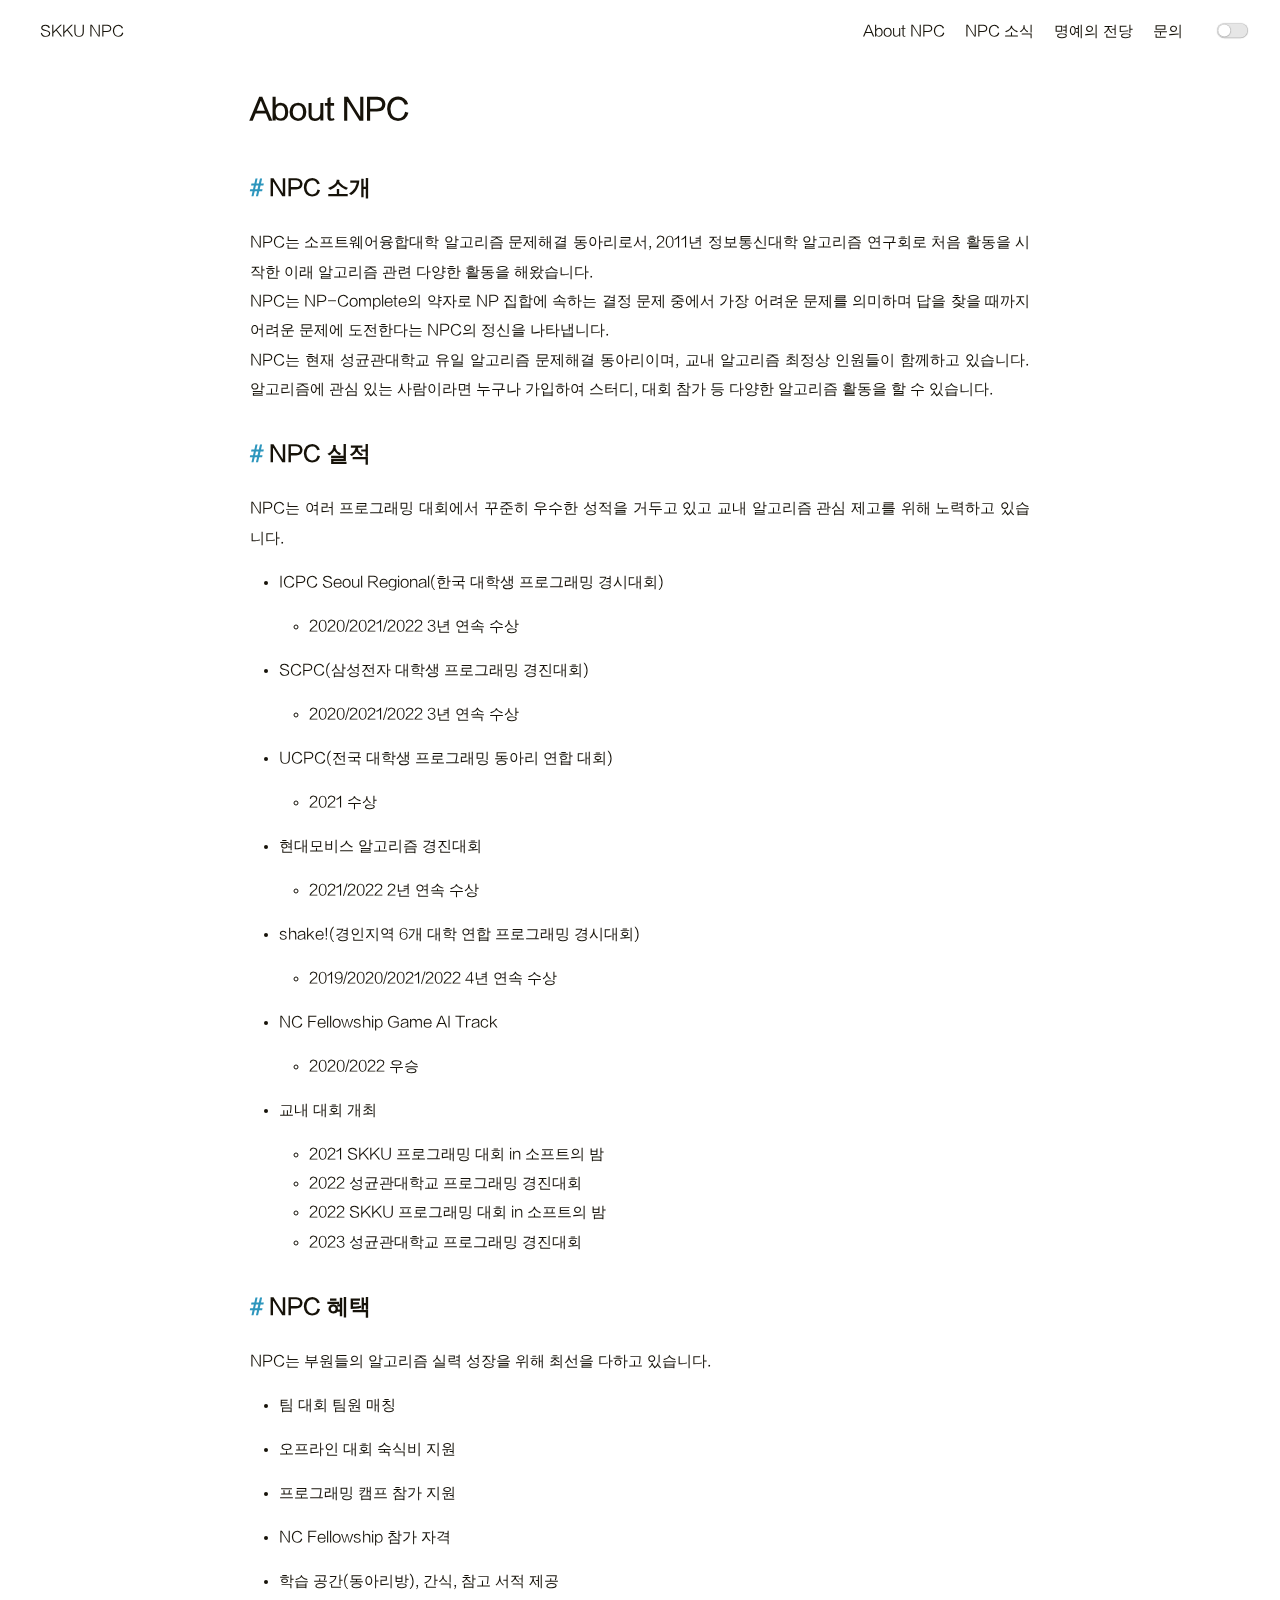
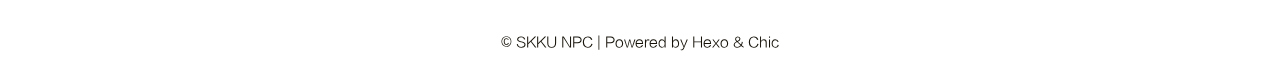
==== about/index.html @ b1d9264d "Site updated: 2023-03-19 03:08:39" ====
<!DOCTYPE html>
<html lang="ko">

<head>
    <meta charset="UTF-8">
<meta name="viewport"
      content="width=device-width, initial-scale=1.0, maximum-scale=1.0, minimum-scale=1.0">
<meta http-equiv="X-UA-Compatible" content="ie=edge">

    <meta name="author" content="SKKU NPC">





<title>About NPC | SKKU NPC</title>



    <link rel="icon" href="/npclogo.png">




    <!-- stylesheets list from _config.yml -->
    
    <link rel="stylesheet" href="/css/style.css">
    



    <!-- scripts list from _config.yml -->
    
    <script src="/js/script.js"></script>
    
    <script src="/js/tocbot.min.js"></script>
    



    
    
        
    


<meta name="generator" content="Hexo 6.3.0"></head>

<body>
    <script>
        // this function is used to check current theme before page loaded.
        (() => {
            const currentTheme = window.localStorage && window.localStorage.getItem('theme') || '';
            const isDark = currentTheme === 'dark';
            const pagebody = document.getElementsByTagName('body')[0]
            if (isDark) {
                pagebody.classList.add('dark-theme');
                // mobile
                document.getElementById("mobile-toggle-theme").innerText = "· Dark"
            } else {
                pagebody.classList.remove('dark-theme');
                // mobile
                document.getElementById("mobile-toggle-theme").innerText = "· Light"
            }
        })();
    </script>

    <div class="wrapper">
        <header>
    <nav class="navbar">
        <div class="container">
            <div class="navbar-header header-logo"><a href="/">SKKU NPC</a></div>
            <div class="menu navbar-right">
                
                    <a class="menu-item" href="/about">About NPC</a>
                
                    <a class="menu-item" href="/archives">NPC 소식</a>
                
                    <a class="menu-item" href="/hall-of-fame">명예의 전당</a>
                
                    <a class="menu-item" href="/inquiry">문의</a>
                
                <input id="switch_default" type="checkbox" class="switch_default">
                <label for="switch_default" class="toggleBtn"></label>
            </div>
        </div>
    </nav>

    
    <nav class="navbar-mobile" id="nav-mobile">
        <div class="container">
            <div class="navbar-header">
                <div>
                    <a href="/">SKKU NPC</a><a id="mobile-toggle-theme">·&nbsp;Light</a>
                </div>
                <div class="menu-toggle" onclick="mobileBtn()">&#9776; Menu</div>
            </div>
            <div class="menu" id="mobile-menu">
                
                    <a class="menu-item" href="/about">About NPC</a>
                
                    <a class="menu-item" href="/archives">NPC 소식</a>
                
                    <a class="menu-item" href="/hall-of-fame">명예의 전당</a>
                
                    <a class="menu-item" href="/inquiry">문의</a>
                
            </div>
        </div>
    </nav>

</header>
<script>
    var mobileBtn = function f() {
        var toggleMenu = document.getElementsByClassName("menu-toggle")[0];
        var mobileMenu = document.getElementById("mobile-menu");
        if(toggleMenu.classList.contains("active")){
           toggleMenu.classList.remove("active")
            mobileMenu.classList.remove("active")
        }else{
            toggleMenu.classList.add("active")
            mobileMenu.classList.add("active")
        }
    }
</script>
            <div class="main">
                <div class="container">
    <article class="post-wrap page">
        
        <h2 class="post-title">About NPC</h2>
        
        <section class="post-content">
            <h2 id="NPC-소개"><a href="#NPC-소개" class="headerlink" title="NPC 소개"></a>NPC 소개</h2><p>NPC는 소프트웨어융합대학 알고리즘 문제해결 동아리로서, 2011년 정보통신대학 알고리즘 연구회로 처음 활동을 시작한 이래 알고리즘 관련 다양한 활동을 해왔습니다.<br>NPC는 NP-Complete의 약자로 NP 집합에 속하는 결정 문제 중에서 가장 어려운 문제를 의미하며 답을 찾을 때까지 어려운 문제에 도전한다는 NPC의 정신을 나타냅니다.<br>NPC는 현재 성균관대학교 유일 알고리즘 문제해결 동아리이며, 교내 알고리즘 최정상 인원들이 함께하고 있습니다. 알고리즘에 관심 있는 사람이라면 누구나 가입하여 스터디, 대회 참가 등 다양한 알고리즘 활동을 할 수 있습니다.</p>
<h2 id="NPC-실적"><a href="#NPC-실적" class="headerlink" title="NPC 실적"></a>NPC 실적</h2><p>NPC는 여러 프로그래밍 대회에서 꾸준히 우수한 성적을 거두고 있고 교내 알고리즘 관심 제고를 위해 노력하고 있습니다.</p>
<ul>
<li><p>ICPC Seoul Regional(한국 대학생 프로그래밍 경시대회)</p>
<ul>
<li>2020&#x2F;2021&#x2F;2022 3년 연속 수상</li>
</ul>
</li>
<li><p>SCPC(삼성전자 대학생 프로그래밍 경진대회)</p>
<ul>
<li>2020&#x2F;2021&#x2F;2022 3년 연속 수상</li>
</ul>
</li>
<li><p>UCPC(전국 대학생 프로그래밍 동아리 연합 대회)</p>
<ul>
<li>2021 수상</li>
</ul>
</li>
<li><p>현대모비스 알고리즘 경진대회</p>
<ul>
<li>2021&#x2F;2022 2년 연속 수상</li>
</ul>
</li>
<li><p>shake!(경인지역 6개 대학 연합 프로그래밍 경시대회)</p>
<ul>
<li>2019&#x2F;2020&#x2F;2021&#x2F;2022 4년 연속 수상</li>
</ul>
</li>
<li><p>NC Fellowship Game AI Track</p>
<ul>
<li>2020&#x2F;2022 우승</li>
</ul>
</li>
<li><p>교내 대회 개최</p>
<ul>
<li>2021 SKKU 프로그래밍 대회 in 소프트의 밤</li>
<li>2022 성균관대학교 프로그래밍 경진대회</li>
<li>2022 SKKU 프로그래밍 대회 in 소프트의 밤</li>
<li>2023 성균관대학교 프로그래밍 경진대회</li>
</ul>
</li>
</ul>
<h2 id="NPC-혜택"><a href="#NPC-혜택" class="headerlink" title="NPC 혜택"></a>NPC 혜택</h2><p>NPC는 부원들의 알고리즘 실력 성장을 위해 최선을 다하고 있습니다.</p>
<ul>
<li><p>팀 대회 팀원 매칭</p>
</li>
<li><p>오프라인 대회 숙식비 지원</p>
</li>
<li><p>프로그래밍 캠프 참가 지원</p>
</li>
<li><p>NC Fellowship 참가 자격</p>
</li>
<li><p>학습 공간(동아리방), 간식, 참고 서적 제공</p>
</li>
</ul>

        </section>
    </article>
</div>

            </div>
            <footer id="footer" class="footer">
    <div class="copyright">
        <span>© SKKU NPC | Powered by <a href="https://hexo.io" target="_blank">Hexo</a> & <a href="https://github.com/Siricee/hexo-theme-Chic" target="_blank">Chic</a></span>
    </div>
</footer>

    </div>
</body>

</html>
---- css/style.css ----
/* normalize.css v8.0.0 | MIT License | github.com/necolas/normalize.css */
html {
  line-height: 1.15 /* 1 */;
  -webkit-text-size-adjust: 100% /* 2 */;
}
body {
  margin: 0;
}
h1 {
  font-size: 2em;
  margin: 0.67em 0;
}
hr {
  box-sizing: content-box /* 1 */;
  height: 0 /* 1 */;
  overflow: visible /* 2 */;
}
pre {
  font-family: monospace, monospace /* 1 */;
  font-size: 1em /* 2 */;
}
a {
  background-color: transparent;
}
abbr[title] {
  border-bottom: none /* 1 */;
  text-decoration: underline /* 2 */;
  text-decoration: underline dotted /* 2 */;
}
b,
strong {
  font-weight: bolder;
}
code,
kbd,
samp {
  font-family: monospace, monospace /* 1 */;
  font-size: 1em /* 2 */;
}
small {
  font-size: 80%;
}
sub,
sup {
  font-size: 75%;
  line-height: 0;
  position: relative;
  vertical-align: baseline;
}
sub {
  bottom: -0.25em;
}
sup {
  top: -0.5em;
}
img {
  border-style: none;
}
button,
input,
optgroup,
select,
textarea {
  font-family: inherit /* 1 */;
  font-size: 100% /* 1 */;
  line-height: 1.15 /* 1 */;
  margin: 0 /* 2 */;
}
button,
input {
  overflow: visible;
}
button,
select {
  text-transform: none;
}
button,
[type="button"],
[type="reset"],
[type="submit"] {
  -webkit-appearance: button;
}
button::-moz-focus-inner,
[type="button"]::-moz-focus-inner,
[type="reset"]::-moz-focus-inner,
[type="submit"]::-moz-focus-inner {
  border-style: none;
  padding: 0;
}
button:-moz-focusring,
[type="button"]-moz-focusring,
[type="reset"]-moz-focusring,
[type="submit"]-moz-focusring {
  outline: 1px dotted ButtonText;
}
fieldset {
  padding: 0.35em 0.75em 0.625em;
}
legend {
  box-sizing: border-box /* 1 */;
  color: inherit /* 2 */;
  display: table /* 1 */;
  max-width: 100% /* 1 */;
  padding: 0 /* 3 */;
  white-space: normal /* 1 */;
}
progress {
  vertical-align: baseline;
}
textarea {
  overflow: auto;
}
[type="checkbox"],
[type="radio"] {
  box-sizing: border-box /* 1 */;
  padding: 0 /* 2 */;
}
[type="number"]::-webkit-inner-spin-button,
[type="number"]::-webkit-outer-spin-button {
  height: auto;
}
[type="search"] {
  -webkit-appearance: textfield /* 1 */;
  outline-offset: -2px /* 2 */;
}
[type="search"]::-webkit-search-decoration {
  -webkit-appearance: none;
}
::-webkit-file-upload-button {
  -webkit-appearance: button /* 1 */;
  font: inherit /* 2 */;
}
details {
  display: block;
}
summary {
  display: list-item;
}
template {
  display: none;
}
[hidden] {
  display: none;
}
@font-face {
  font-family: 'lanting';
  src: url("../fonts/lanting/lanting.eot"); /* IE9 */
  src: url("../fonts/lanting/lanting.eot?#iefix") format('embedded-opentype'), /* IE6-IE8 */ url("../fonts/lanting/lanting.woff2") format('woff2'), url("../fonts/lanting/lanting.woff") format('woff'), url("../fonts/lanting/lanting.ttf") format('truetype'); /* chrome, firefox, opera, Safari, Android, iOS 4.2+ */
  font-weight: 300;
  font-display: swap;
}
html {
  font-family: 'Microsoft Jhenghei', Lantinghei SC, 'lanting', PingFang SC, Seguo UI, Microsoft Yahei, Arial;
}
html::-webkit-scrollbar {
  width: 8px;
  height: 8px;
}
html::-webkit-scrollbar-thumb {
  height: 40px;
  background-color: #eee;
  border-radius: 16px;
}
html::-webkit-scrollbar-thumb:hover {
  background-color: #ddd;
}
body {
  font-size: 11pt;
  font-weight: normal;
  line-height: 2em;
  overflow: overlay;
  background-color: #fff;
  color: #161209;
  transition: color 0.2s ease, border-color 0.2s ease, background 0.2s ease, opacity 0.2s ease;
}
body:before {
  content: "";
  background-repeat: no-repeat;
  background-position: center;
  opacity: 0.05;
  position: fixed;
  top: 0;
  left: 0;
  width: 100%;
  height: 100%;
  z-index: -1;
}
body.dark-theme {
  background-color: #292a2d;
  color: #a9a9b3;
  transition: color 0.2s ease, border-color 0.2s ease, background 0.2s ease, opacity 0.2s ease;
}
a {
  color: #161209;
  text-decoration: none;
  transition: color 0.2s ease, border-color 0.2s ease, background 0.2s ease, opacity 0.2s ease;
  cursor: pointer;
}
a:hover {
  color: #2d96bd;
  text-decoration: none;
  transition: color 0.2s ease, border-color 0.2s ease, background 0.2s ease, opacity 0.2s ease;
}
.dark-theme a {
  color: #a9a9b3;
  text-decoration: none;
  transition: color 0.2s ease, border-color 0.2s ease, background 0.2s ease, opacity 0.2s ease;
}
.dark-theme a:hover {
  color: #fff;
  text-decoration: none;
  transition: color 0.2s ease, border-color 0.2s ease, background 0.2s ease, opacity 0.2s ease;
}
.wrapper {
  display: flex;
  flex-direction: column;
  min-height: 100vh;
  width: 100%;
}
.navbar {
  height: 4rem;
  line-height: 4rem;
  width: 100%;
}
.navbar .container {
  width: auto;
  max-width: 1200px;
  text-align: center;
  padding-left: 1em;
  padding-right: 1em;
  margin: 0 auto;
  display: flex;
  justify-content: space-between;
}
.main {
  flex-grow: 1;
  flex-shrink: 0;
  flex-basis: auto;
  display: flex;
  flex-direction: column;
}
.main .container {
  padding-left: 1em;
  padding-right: 1em;
  height: 100%;
  display: flex;
  flex-direction: column;
  flex: 1;
}
.footer {
  height: 4rem;
  width: 100%;
  text-align: center;
  line-height: 4rem;
}
@charset "utf-8";

/*input css begin*/
*{
    -webkit-tap-highlight-color: rgba(0,0,0,0);
}
/* input[type="checkbox"],input[type="radio"]{
    display: none;
    width: 0;
    height: 0;
    visibility: hidden;
} */
input[type="checkbox"]:checked + label:after{
    transition: all 0.3s ease-in;
}
input[type="checkbox"]:not(:checked) + label:after {
    transition: all 0.3s ease-out;
}
input[type="checkbox"]:checked + label,
input[type="checkbox"]:not(:checked) + label{
    transition: all 0.3s ease-in-out;
}
input[type="checkbox"]:checked + label:before,input[type="checkbox"]:checked + label i:before,input[type="checkbox"]:not(:checked) + label i:before,
input[type="checkbox"]:checked + label i:after,input[type="checkbox"]:not(:checked) + label i:after,input[type="checkbox"]:not(:checked) + label:before{
    transition: all 0.3s ease-in-out;
}
input[type="radio"]:checked + label:after,
input[type="radio"]:not(:checked) + label:after {
    transition: all 0.3s ease-in-out;
}
.switch_default[type="checkbox"]{
    display: none;
}
.switch_default + label{
     background-color: #e6e6e6;
     border-radius:7px;
     cursor: pointer;
     display: inline-block;
     height: 14px;
     position: relative;
     box-shadow: 0.2px 0.2px 1px 0.5px rgb(180,180,180);
     width: 30px;
 }
.switch_default + label:after{
    background-color: #fff;
    border-radius: 50%;
    content: "";
    height: 12px;
    left: 1px;
    position: absolute;
    top: .5px;
    width: 12px;
    box-shadow: 0.2px 0.2px 1px 0.5px rgb(180,180,180);
}
.switch_default:checked + label{
    background-color: #1ABC9C;
    box-shadow:none;
}
.switch_default:checked + label:after{
    left: 17px;
}

/*.switch_default + label{*/
/*    background-color: #e6e6e6;*/
/*    border-radius:12px;*/
/*    cursor: pointer;*/
/*    display: inline-block;*/
/*    height: 24px;*/
/*    position: relative;*/
/*    box-shadow: 0.2px 0.2px 1px 0.5px rgb(180,180,180);*/
/*    width: 52px;*/
/*}*/
/*.switch_default + label:after{*/
/*    background-color: #fff;*/
/*    border-radius: 50%;*/
/*    content: "";*/
/*    height: 22px;*/
/*    left: 1px;*/
/*    position: absolute;*/
/*    top: 1px;*/
/*    width: 22px;*/
/*    box-shadow: 0.2px 0.2px 1px 0.5px rgb(180,180,180);*/
/*}*/
/*.switch_default:checked + label{*/
/*    background-color: #1ABC9C;*/
/*    box-shadow:none;*/
/*}*/
/*.switch_default:checked + label:after{*/
/*    left: 29px;*/
/*}*/
@font-face {font-family: "iconfont";
  src: url('iconfont.eot?t=1585328536727'); /* IE9 */
  src: url('iconfont.eot?t=1585328536727#iefix') format('embedded-opentype'), /* IE6-IE8 */
  url('[data-uri]') format('woff2'),
  url('iconfont.woff?t=1585328536727') format('woff'),
  url('iconfont.ttf?t=1585328536727') format('truetype'), /* chrome, firefox, opera, Safari, Android, iOS 4.2+ */
  url('iconfont.svg?t=1585328536727#iconfont') format('svg'); /* iOS 4.1- */
}

.iconfont {
  font-family: "iconfont" !important;
  font-size: 16px;
  font-style: normal;
  -webkit-font-smoothing: antialiased;
  -moz-osx-font-smoothing: grayscale;
}

.icon-publish:before {
  content: "\e7b3";
}

.icon-resume:before {
  content: "\e7b5";
}

.icon-trophy:before {
  content: "\e7c4";
}

.icon-category:before {
  content: "\e7d1";
}

.icon-gallery:before {
  content: "\e7d7";
}

.icon-blog:before {
  content: "\e7d8";
}

.icon-rss:before {
  content: "\e7e0";
}

.icon-link:before {
  content: "\e7e2";
}

.icon-tags:before {
  content: "\e7e5";
}

.icon-alipay:before {
  content: "\e87c";
}

.icon-zhihu:before {
  content: "\e87d";
}

.icon-linkedin:before {
  content: "\e87e";
}

.icon-facebook:before {
  content: "\e87f";
}

.icon-skype:before {
  content: "\e880";
}

.icon-codesandbox:before {
  content: "\e881";
}

.icon-codepen:before {
  content: "\e882";
}

.icon-sketch:before {
  content: "\e883";
}

.icon-gitlab:before {
  content: "\e884";
}

.icon-dribbble:before {
  content: "\e885";
}

.icon-instagram:before {
  content: "\e886";
}

.icon-reddit:before {
  content: "\e887";
}

.icon-youtube:before {
  content: "\e888";
}

.icon-qq:before {
  content: "\e889";
}

.icon-twitter:before {
  content: "\e88a";
}

.icon-weibo:before {
  content: "\e88b";
}

.icon-wechat:before {
  content: "\e88c";
}

.icon-github:before {
  content: "\e88d";
}


.header-logo a {
  padding: 0;
}
.navbar .menu a {
  padding: 0 8px;
}
.navbar .menu .active {
  font-weight: 900;
  color: #161209;
}
.dark-theme .navbar .menu .active {
  color: #fff;
}
.navbar-header a:hover,
.navbar .menu a:hover {
  background-color: transparent;
}
header label {
  margin-left: 15px;
  position: relative;
  -webkit-transform: translateY(0.1em) translateX(0.5em);
}
.copyright {
  font-size: 14px;
}
.pagination {
  display: flex;
  flex-direction: row;
  justify-content: center;
  list-style: none;
  white-space: nowrap;
  width: 100%;
  padding-top: 2em;
}
.pagination a,
.pagination span {
  -webkit-font-smoothing: antialiased;
  font-size: 12px;
  color: #bfbfbf;
  letter-spacing: 0.1em;
  font-weight: 700;
  padding: 5px 5px;
  text-decoration: none;
  transition: 0.3s;
}
.pagination .page-number {
  padding-bottom: 3px;
  margin: 0 20px;
  box-sizing: border-box;
  position: relative;
  display: inline;
}
.pagination .page-number.disabled {
  display: none;
}
.pagination .page-number:hover a {
  color: #000;
}
.dark-theme .pagination .page-number:hover a {
  color: #fff;
}
.pagination .page-number:before,
.pagination .page-number:after {
  position: absolute;
  content: "";
  width: 0;
  height: 1px;
  background: #000;
  transition: 0.3s;
  bottom: 0px;
}
.dark-theme .pagination .page-number:before,
.dark-theme .pagination .page-number:after {
  background: #fff;
}
.pagination .page-number:before .current,
.pagination .page-number:after .current {
  width: 100%;
}
.pagination .page-number:before {
  left: 50%;
}
.pagination .page-number:after {
  right: 50%;
}
.pagination .page-number:hover:before,
.pagination .page-number:hover:after {
  width: 50%;
}
.pagination .page-number.current {
  color: #000;
}
.dark-theme .pagination .page-number.current {
  color: #fff;
}
.pagination .page-number.current:before,
.pagination .page-number.current:after {
  width: 60%;
}
.profile-container {
  justify-content: center;
  align-items: center;
}
.intro {
  text-align: center;
}
.intro .avatar {
  padding: 10px;
}
.intro .avatar img {
  width: 512px;
  height: auto;
  display: inline-block;
  margin: 0 auto;
  -webkit-transition: all ease 0.4s;
  -moz-transition: all ease 0.4s;
  -o-transition: all ease 0.4s;
  transition: all ease 0.4s;
  cursor: pointer;
}
.intro .avatar img:hover {
  position: relative;
  -webkit-transform: translateY(-0.75em);
  -moz-transform: translateY(-0.75em);
  -ms-transform: translateY(-0.75em);
  -o-transform: translateY(-0.75em);
  transform: translateY(-0.75em);
  cursor: pointer;
}
.nickname {
  font-size: 2em;
  font-weight: normal;
}
.links a {
  padding: 0 5px;
}
.links a:hover {
  background-color: transparent;
}
.links .iconfont {
  font-size: 2em;
}
.post-wrap {
  position: relative;
  width: 100%;
  max-width: 780px;
  margin: 0 auto;
  padding-top: 2rem;
}
.post-wrap .archive-item {
  margin-left: 2rem;
}
.archive-item-link {
  display: inline-block;
  text-decoration: none;
  overflow: hidden;
  white-space: nowrap;
}
.archive-item-link:hover {
  color: #2d96bd;
  background-color: transparent;
}
.dark-theme .archive-item-link {
  color: #a9a9b3;
  text-decoration: none;
  transition: color 0.2s ease, border-color 0.2s ease, background 0.2s ease, opacity 0.2s ease;
}
.dark-theme .archive-item-link:hover {
  color: #fff;
  text-decoration: none;
  transition: color 0.2s ease, border-color 0.2s ease, background 0.2s ease, opacity 0.2s ease;
}
.archive-item-date {
  float: right;
  text-align: right;
  color: #a9a9b3;
}
.dark-theme .archive-item-date {
  color: #87878d;
}
.post-wrap .categories-card {
  margin: 0 auto;
  margin-top: 1em;
  display: flex;
  align-items: center;
  justify-content: space-between;
  flex-direction: row;
  flex-wrap: wrap;
  padding: 0 2.5em;
  line-height: 1.6em;
}
.post-wrap .categories-card .card-item {
  font-size: 14px;
  text-align: left;
  width: 45%;
  display: flex;
  align-items: flex-start;
  margin-top: 2em;
  min-height: 16em;
  padding: 0 2%;
  position: relative;
}
.post-wrap .categories-card .card-item .categories {
  overflow: hidden;
}
.tag-cloud-tags {
  margin: 10px 0;
  padding-top: 2em;
}
.tag-cloud-tags a {
  display: inline-block;
  position: relative;
  margin: 5px 10px;
  word-wrap: break-word;
  transition-duration: 0.3s;
  transition-property: transform;
  transition-timing-function: ease-out;
}
.tag-cloud-tags a:active,
.tag-cloud-tags a:focus,
.tag-cloud-tags a:hover {
  color: #2d96bd;
  transform: scale(1.1);
}
.dark-theme .tag-cloud-tags a:active,
.dark-theme .tag-cloud-tags a:focus,
.dark-theme .tag-cloud-tags a:hover {
  color: #fff;
}
.tag-cloud-tags a small {
  margin: 0 0.3em;
  color: #a9a9b3;
}
.dark-theme .tag-cloud-tags a small {
  color: #fff;
}
.page {
  padding-top: 0;
}
.page .post-content {
  margin: 0;
  padding-top: 0;
}
.post-wrap p {
  font-size: 1em;
  margin: 1em 0 1em 0;
}
.post-wrap .post-header h1 {
  margin: 0 !important;
}
.post-wrap .post-title {
  font-size: 2em;
  line-height: 1.5em;
}
.post-wrap .post-meta {
  color: rgba(85,85,85,0.529) !important;
}
.dark-theme .post-wrap .post-meta {
  color: #87878d !important;
}
.post-wrap .post-meta a {
  color: #2d96bd;
}
.dark-theme .post-wrap .post-meta a {
  color: #eee;
}
.post-wrap .post-meta a:hover {
  color: #ef3982;
}
.dark-theme .post-wrap .post-meta a:hover {
  color: #fff;
}
.post-content {
  padding-top: 2rem;
  text-align: justify;
}
.post-content h2,
.post-content h3,
.post-content h4,
.post-content h5,
.post-content h6 {
  padding-top: 0.8em;
  padding-bottom: 0.3em;
}
.post-content h1::before {
  content: "#";
  margin-right: 5px;
  color: #2d96bd;
}
.dark-theme .post-content h1::before {
  color: #eee;
}
.post-content h2::before {
  content: "#";
  margin-right: 5px;
  color: #2d96bd;
}
.dark-theme .post-content h2::before {
  color: #eee;
}
.post-content h3::before {
  content: "|";
  margin-right: 5px;
  color: #2d96bd;
}
.dark-theme .post-content h3::before {
  color: #eee;
}
.post-content h4::before {
  content: "*";
  margin-right: 5px;
  color: #2d96bd;
}
.dark-theme .post-content h4::before {
  color: #eee;
}
.post-content a {
  color: #2d96bd;
}
.dark-theme .post-content a {
  color: #eee;
}
.post-content a:hover {
  color: #ef3982;
}
.dark-theme .post-content a:hover:hover {
  color: #fff;
  text-decoration: underline;
}
.post-content code,
.post-content pre {
  padding: 7px;
  font-size: 13px;
  font-family: Consolas, Monaco, Menlo, Consolas, monospace;
}
.post-content code {
  padding: 3px 5px;
  border-radius: 4px;
}
.post-content figure.highlight {
  margin: 1em 0;
  overflow-x: auto;
  position: relative;
}
.post-content figure.highlight::-webkit-scrollbar {
  width: 6px;
  height: 6px;
}
.post-content figure.highlight::-webkit-scrollbar-thumb {
  width: 6px;
  background-color: #eee;
  border-radius: 2px;
}
.post-content figure.highlight table {
  position: relative;
}
.post-content figure.highlight table,
.post-content figure.highlight tr,
.post-content figure.highlight td {
  margin: 0;
  padding: 0;
  border: 0;
  width: 100%;
  border-collapse: collapse;
}
.post-content figure.highlight .code pre {
  margin: 0 10px;
}
.post-content figure.highlight .gutter {
  width: 10px;
  color: #d0d0d0;
}
.post-content figure.highlight .gutter pre {
  margin: 0;
}
.post-content ul {
  padding-left: 2em;
}
.post-content table {
  max-width: 100%;
  margin: 10px 0;
  border-spacing: 0;
}
.post-content table thead {
  background: #bce1ef;
}
.dark-theme .post-content table thead {
  background: #626262;
}
.post-content table th,
.post-content table td {
  padding: 5px 15px;
  border: 0.5px solid #e8e8e8;
}
.post-content .image-caption:not(:empty) {
  min-width: 20%;
  max-width: 80%;
  display: inline-block;
  padding: 10px;
  margin: 0 auto;
  border-bottom: 1px solid #d9d9d9;
  font-size: 14px;
  color: #969696;
  line-height: 1.7;
}
.post-content img {
  display: block;
  max-width: 100%;
  height: auto;
  margin: 0 auto;
  overflow: hidden;
}
.post-content img[data-action="zoom"] {
  cursor: zoom-in;
}
.post-content .image-box .image-box-title {
  text-align: center;
  font-size: 0.7em;
  margin-top: 0.5em;
  margin-bottom: 1em;
  color: #a9a9b3;
}
.dark-theme .post-content .image-box .image-box-title {
  color: #87878d;
}
.post-content blockquote {
  font-size: 1rem;
  display: block;
  margin: 1em 0;
  padding: 1em 1.2em 1em 1.2em;
  position: relative;
  color: rgba(52,73,94,0.8);
  background-color: #e9f5fa;
  border-left: 2px solid #2d96bd;
}
.post-content blockquote p {
  margin: 0;
}
.post-content blockquote footer strong {
  margin-right: 0.5em;
}
.dark-theme .post-content blockquote {
  color: #a9a9b3;
  background-color: #3e3e3e;
  border-left: 2px solid #dcdcdc;
}
.post-content blockquote.pullquote {
  background-color: transparent;
  max-width: 45%;
  border: 0;
}
.post-content blockquote.pullquote.left {
  float: left;
  text-align: left;
}
.post-content blockquote.pullquote.right {
  float: right;
  text-align: right;
}
.post-copyright {
  margin-top: 5rem;
  border-top: 1px solid #e8e8e8;
  border-bottom: 1px solid #e8e8e8;
}
.post-copyright a {
  color: #2d96bd;
}
.dark-theme .post-copyright a {
  color: #eee;
}
.post-copyright a:hover {
  color: #ef3982;
}
.dark-theme .post-copyright a:hover {
  color: #fff;
}
.post-copyright .copyright-item {
  margin: 5px 0;
}
.post-copyright .lincese {
  font-weight: bold;
}
.dark-theme .post-copyright {
  border-top: 1px solid #909196;
  border-bottom: 1px solid #909196;
}
.post-content code,
.post-content pre {
  line-height: 1.7em;
  padding: 7px;
  font-size: 13px;
  font-family: Consolas, Monaco, Menlo, Consolas, monospace;
}
.post-content code {
  line-height: 1.7em;
  padding: 3px 5px;
  border-radius: 4px;
  color: #c7254e;
  background: #f8f5ec;
}
.dark-theme .post-content code {
  color: #fffe28;
  background: #787575;
}
.post-content h1 code,
.post-content h2 code,
.post-content h3 code,
.post-content h4 code,
.post-content h5 code {
  font-size: inherit;
}
.post-content figure.highlight {
  margin: 1em 0;
  overflow-x: auto;
  position: relative;
}
.post-content figure.highlight::-webkit-scrollbar {
  width: 6px;
  height: 6px;
}
.post-content figure.highlight::-webkit-scrollbar-thumb {
  width: 6px;
  background-color: #eee;
  border-radius: 2px;
}
.post-content figure.highlight figcaption {
  padding: 0 0.5em;
  text-align: right;
  font-size: 13px;
}
.post-content figure.highlight figcaption span {
  margin: 0 0.5em;
}
.post-content figure.highlight table {
  position: relative;
}
.post-content figure.highlight table,
.post-content figure.highlight tr,
.post-content figure.highlight td {
  margin: 0;
  padding: 0;
  border: 0;
  width: 100%;
  border-collapse: collapse;
}
.post-content figure.highlight .code pre {
  margin: 0 10px;
}
.post-content figure.highlight .gutter {
  width: 10px;
  color: #d0d0d0;
}
.post-content figure.highlight .gutter pre {
  margin: 0;
}
.post-tags {
  padding: 1rem 0 1rem;
  display: flex;
  justify-content: space-between;
}
.post-nav:before,
.post-nav:after {
  content: " ";
  display: table;
}
.post-nav a.prev,
.post-nav a.next {
  font-weight: 600;
  font-size: 16px;
  transition-property: transform;
  transition-timing-function: ease-out;
  transition-duration: 0.3s;
}
.post-nav a.prev {
  float: left;
}
.post-nav a.prev::before {
  content: "<";
  margin-right: 0.5em;
}
.post-nav a.prev:hover {
  transform: translateX(-4px);
}
.post-nav a.next {
  float: right;
}
.post-nav a.next::after {
  content: ">";
  margin-left: 0.5em;
}
.post-nav a.next:hover {
  transform: translateX(4px);
}
.post-nav a.prev::before,
.post-nav a.next::after {
  font-weight: bold;
}
.tag:not(:last-child) a::after {
  content: " / ";
}
.post-toc {
  position: fixed;
  top: 95px;
  right: 2em;
  width: 15rem;
  font-size: 0.75rem;
}
.post-toc .tocbot-list {
  max-height: 450px;
  max-width: 250px;
  overflow: auto;
  position: relative;
  padding-right: 0.875rem;
}
.post-toc .tocbot-list::-webkit-scrollbar {
  width: 6px;
  height: 6px;
}
.post-toc .tocbot-list::-webkit-scrollbar-thumb {
  width: 6px;
  background-color: #eee;
  border-radius: 2px;
}
.post-toc .tocbot-list ul {
  list-style: none;
  position: inherit;
  overflow: hidden;
}
.post-toc .tocbot-list ul li {
  margin-left: 0.25rem;
}
.post-toc .toc-link::before {
  background-color: #fff;
}
.post-toc .is-active-link::before {
  background-color: #2d96bd;
}
.post-toc .tocbot-list-menu {
  margin: 1rem 0.75rem;
  font-size: 0.75rem;
}
.post-toc .tocbot-list-menu a {
  display: block;
  margin: 0.375rem 0;
  color: #999;
  cursor: pointer;
}
.post-toc .tocbot-list-menu a:hover {
  color: #808080;
}
.toc{overflow-y:auto}.toc>.toc-list{overflow:hidden;position:relative}.toc>.toc-list li{list-style:none}.toc-list{margin:0;padding-left:10px}a.toc-link{color:currentColor;height:100%}.is-collapsible{max-height:1000px;overflow:hidden;transition:all 300ms ease-in-out}.is-collapsed{max-height:0}.is-position-fixed{position:fixed !important;top:0}.is-active-link{font-weight:700}.toc-link::before{background-color:#EEE;content:' ';display:inline-block;height:inherit;left:0;margin-top:-1px;position:absolute;width:2px}.is-active-link::before{background-color:#54BC4B}

@media screen and (max-width: 479px) {
  .main {
    padding-top: 40pt;
  }
  .navbar {
    display: none;
  }
  .navbar-mobile {
    display: block !important;
    position: fixed;
    width: 100%;
    z-index: 100;
    transition: all 0.6s ease 0s;
  }
  .navbar-mobile .container {
    padding: 0;
    margin: 0;
    line-height: 5.5em;
    background: #fff;
  }
  .navbar-mobile .container .navbar-header {
    display: flex;
    justify-content: space-between;
    align-items: center;
    width: 100%;
    padding-right: 1em;
    padding-left: 1em;
    box-sizing: border-box;
    position: relative;
  }
  .navbar-mobile .container .navbar-header .menu-toggle {
    cursor: pointer;
    line-height: 5.5em;
    padding: auto 2em;
  }
  .navbar-mobile .container .navbar-header .menu-toggle span {
    display: block;
    background: #000;
    width: 36px;
    height: 2px;
    -webkit-border-radius: 3px;
    -moz-border-radius: 3px;
    border-radius: 3px;
    -webkit-transition: 0.25s margin 0.25s, 0.25s transform;
    -moz-transition: 0.25s margin 0.25s, 0.25s transform;
    transition: 0.25s margin 0.25s, 0.25s transform;
  }
  .dark-theme .navbar-mobile .container .navbar-header .menu-toggle span {
    background: #a9a9b3;
  }
  .navbar-mobile .container .navbar-header .menu-toggle span:nth-child(1) {
    margin-bottom: 8px;
  }
  .navbar-mobile .container .navbar-header .menu-toggle span:nth-child(3) {
    margin-top: 8px;
  }
  .navbar-mobile .container .navbar-header .menu-toggle.active span {
    -webkit-transition: 0.25s margin, 0.25s transform 0.25s;
    -moz-transition: 0.25s margin, 0.25s transform 0.25s;
    transition: 0.25s margin, 0.25s transform 0.25s;
  }
  .navbar-mobile .container .navbar-header .menu-toggle.active span:nth-child(1) {
    -moz-transform: rotate(45deg) translate(4px, 6px);
    -ms-transform: rotate(45deg) translate(4px, 6px);
    -webkit-transform: rotate(45deg) translate(4px, 6px);
    transform: rotate(45deg) translate(4px, 6px);
  }
  .navbar-mobile .container .navbar-header .menu-toggle.active span:nth-child(2) {
    opacity: 0;
  }
  .navbar-mobile .container .navbar-header .menu-toggle.active span:nth-child(3) {
    -moz-transform: rotate(-45deg) translate(8px, -10px);
    -ms-transform: rotate(-45deg) translate(8px, -10px);
    -webkit-transform: rotate(-45deg) translate(8px, -10px);
    transform: rotate(-45deg) translate(8px, -10px);
  }
  .navbar-mobile .container .menu {
    text-align: center;
    background: #fff;
    border-top: 1px solid #000;
    padding-top: 1em;
    padding-bottom: 1em;
    display: none;
    box-shadow: 0px 2px 4px rgba(0,0,0,0.1), 0px 4px 8px rgba(0,0,0,0.1);
  }
  .navbar-mobile .container .menu a {
    display: inline-block;
    margin: 0 1em;
    line-height: 2.5em;
  }
  .navbar-mobile .container .menu.active {
    display: block;
    white-space: nowrap;
    box-sizing: border-box;
    overflow-x: auto;
  }
  .dark-theme .navbar-mobile .container .menu {
    background: #292a2d;
    border-top: 2px solid #87878d;
  }
  .dark-theme .navbar-mobile .container {
    background: #292a2d !important;
  }
  .archive {
    width: 90%;
  }
  .archive .archive-item .archive-item-date {
    display: none;
  }
  #dynamic-to-top {
    display: none !important;
  }
  .footer {
    height: 3rem;
    width: 100%;
    text-align: center;
    line-height: 1.5rem;
    padding-top: 2em;
  }
  .post-warp {
    padding-top: 6em;
  }
  .post-warp .archive-item-date {
    display: none;
  }
  .categories .categories-card .card-item {
    width: 100%;
    display: flex;
    min-height: 0;
  }
  .categories .categories-card .card-item .categories {
    overflow: hidden;
  }
}
@media screen and (max-width: 1023px) {
  .navbar-mobile {
    display: none;
  }
}
@media screen and (min-width: 1024px) {
  .navbar-mobile {
    display: none;
  }
}
@media screen and (max-width: 1279px) {
  .post-toc {
    display: none;
  }
}
.post-content figure.highlight {
  margin: 2em 0;
  background: #f7f7f7;
  color: #4d4d4c;
  font-size: 12px;
  overflow: scroll;
  overflow-y: hidden;
  overflow-x: auto;
}
.post-content figure.highlight .gutter {
  color: $hight-gutter;
}
.post-content figure.highlight pre {
  background: #f7f7f7;
  margin: 0;
}
.post-content code {
  padding: 2px 4px;
  background: #f7f7f7;
  font-family: Menlo, Monaco, Consolas, Courier New, monospace;
  font-size: 12px;
}
.post-content pre {
  padding: 10px;
  overflow: auto;
  background: #f7f7f7;
  font-family: Menlo, Monaco, Consolas, Courier New, monospace;
}
.post-content pre code {
  padding: 0;
}
.post-content pre .deletion {
  background: #fdd;
}
.post-content pre .addition {
  background: #dfd;
}
.post-content pre .meta {
  color: #8959a8;
}
.post-content pre .comment {
  color: #8e908c;
}
.post-content pre .variable,
.post-content pre .attribute,
.post-content pre .tag,
.post-content pre .regexp,
.post-content pre .ruby .constant,
.post-content pre .xml .tag .title,
.post-content pre .xml .pi,
.post-content pre .xml .doctype,
.post-content pre .html .doctype,
.post-content pre .css .id,
.post-content pre .css .class,
.post-content pre .css .pseudo {
  color: #c82829;
}
.post-content pre .number,
.post-content pre .preprocessor,
.post-content pre .built_in,
.post-content pre .literal,
.post-content pre .params,
.post-content pre .constant,
.post-content pre .command {
  color: #f5871f;
}
.post-content pre .ruby .class .title,
.post-content pre .css .rules .attribute,
.post-content pre .string,
.post-content pre .value,
.post-content pre .inheritance,
.post-content pre .header,
.post-content pre .ruby .symbol,
.post-content pre .xml .cdata,
.post-content pre .special,
.post-content pre .number,
.post-content pre .formula {
  color: #718c00;
}
.post-content pre .title,
.post-content pre .css .hexcolor {
  color: #3e999f;
}
.post-content pre .function,
.post-content pre .python .decorator,
.post-content pre .python .title,
.post-content pre .ruby .function .title,
.post-content pre .ruby .title .keyword,
.post-content pre .perl .sub,
.post-content pre .javascript .title,
.post-content pre .coffeescript .title {
  color: #4271ae;
}
.post-content pre .keyword,
.post-content pre .javascript .function {
  color: #8959a8;
}
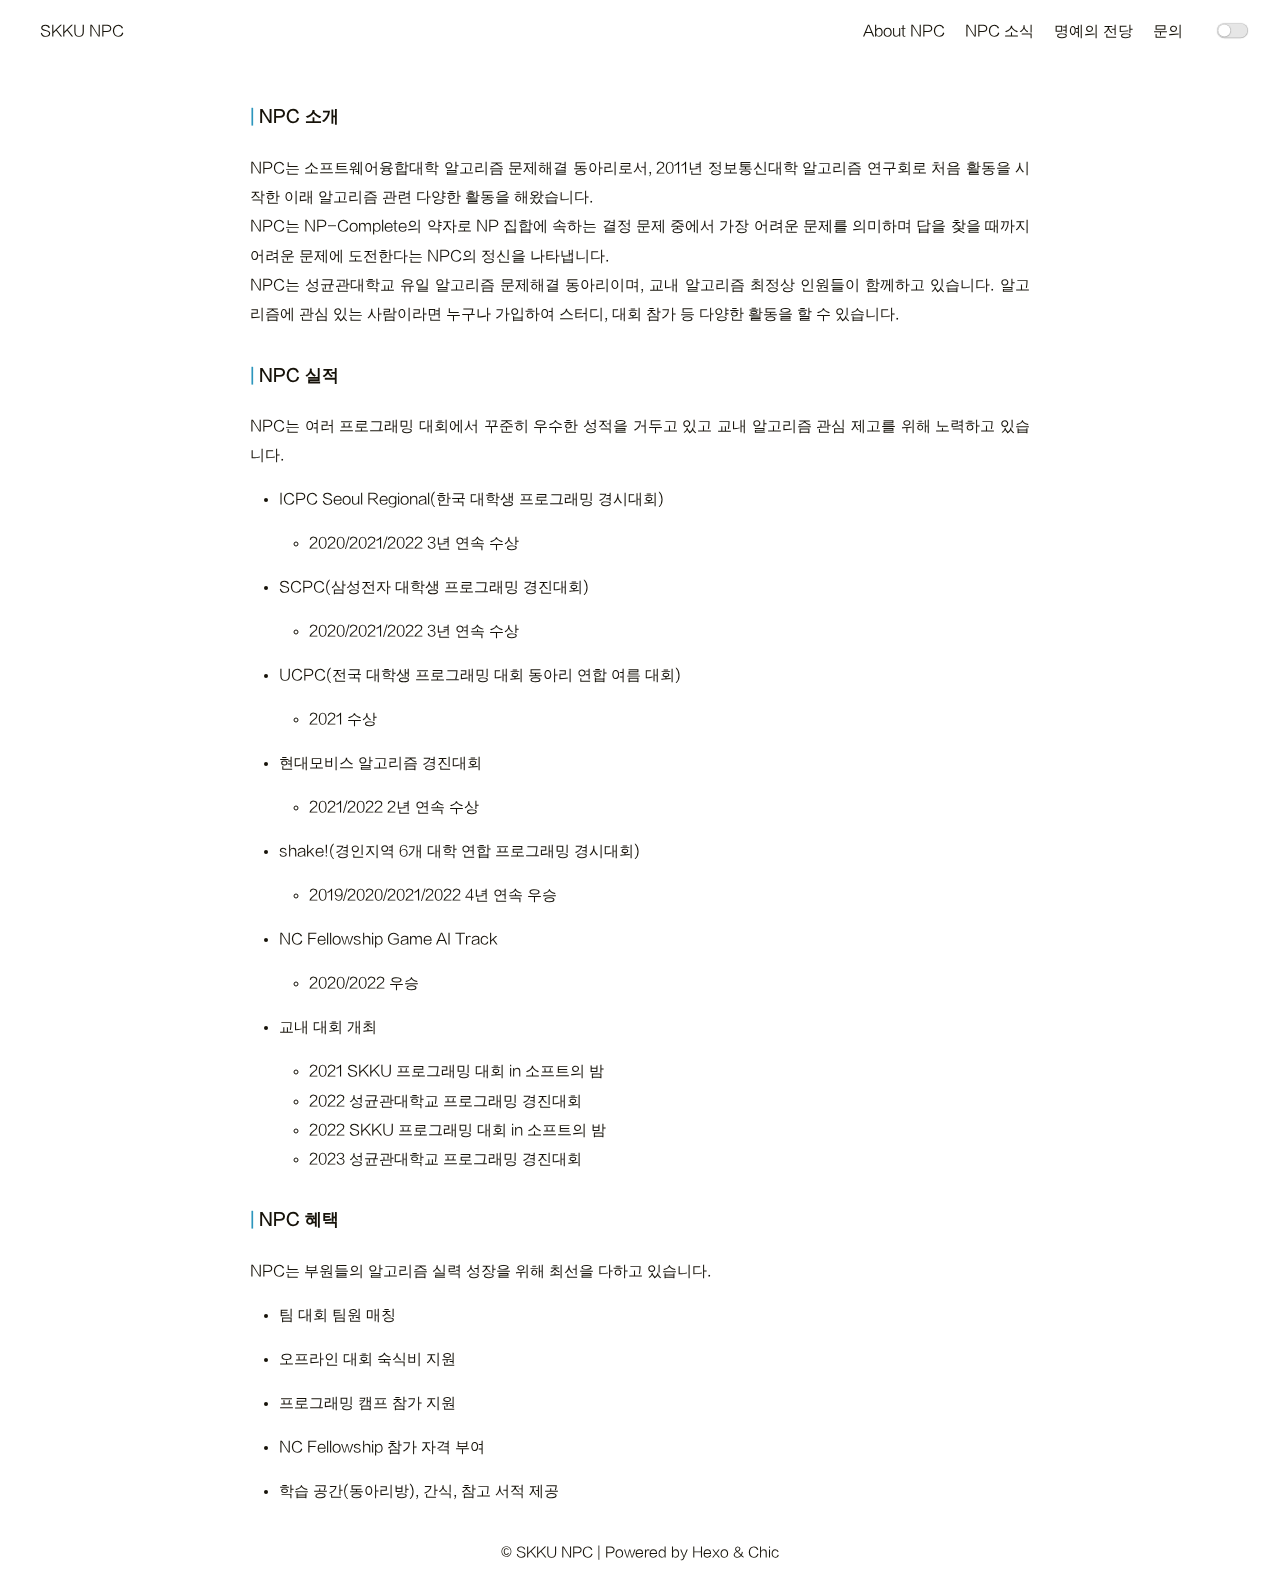
==== commit 8fa69dc5: "Site updated: 2023-03-25 16:18:05" ====
--- a/about/index.html
+++ b/about/index.html
@@ -13,7 +13,7 @@
 
 
 
-<title>About NPC | SKKU NPC</title>
+<title>SKKU NPC</title>
 
 
 
@@ -127,11 +127,11 @@
                 <div class="container">
     <article class="post-wrap page">
         
-        <h2 class="post-title">About NPC</h2>
+        <h2 class="post-title"></h2>
         
         <section class="post-content">
-            <h2 id="NPC-소개"><a href="#NPC-소개" class="headerlink" title="NPC 소개"></a>NPC 소개</h2><p>NPC는 소프트웨어융합대학 알고리즘 문제해결 동아리로서, 2011년 정보통신대학 알고리즘 연구회로 처음 활동을 시작한 이래 알고리즘 관련 다양한 활동을 해왔습니다.<br>NPC는 NP-Complete의 약자로 NP 집합에 속하는 결정 문제 중에서 가장 어려운 문제를 의미하며 답을 찾을 때까지 어려운 문제에 도전한다는 NPC의 정신을 나타냅니다.<br>NPC는 현재 성균관대학교 유일 알고리즘 문제해결 동아리이며, 교내 알고리즘 최정상 인원들이 함께하고 있습니다. 알고리즘에 관심 있는 사람이라면 누구나 가입하여 스터디, 대회 참가 등 다양한 알고리즘 활동을 할 수 있습니다.</p>
-<h2 id="NPC-실적"><a href="#NPC-실적" class="headerlink" title="NPC 실적"></a>NPC 실적</h2><p>NPC는 여러 프로그래밍 대회에서 꾸준히 우수한 성적을 거두고 있고 교내 알고리즘 관심 제고를 위해 노력하고 있습니다.</p>
+            <h3 id="NPC-소개"><a href="#NPC-소개" class="headerlink" title="NPC 소개"></a>NPC 소개</h3><p>NPC는 소프트웨어융합대학 알고리즘 문제해결 동아리로서, 2011년 정보통신대학 알고리즘 연구회로 처음 활동을 시작한 이래 알고리즘 관련 다양한 활동을 해왔습니다.<br>NPC는 NP-Complete의 약자로 NP 집합에 속하는 결정 문제 중에서 가장 어려운 문제를 의미하며 답을 찾을 때까지 어려운 문제에 도전한다는 NPC의 정신을 나타냅니다.<br>NPC는 성균관대학교 유일 알고리즘 문제해결 동아리이며, 교내 알고리즘 최정상 인원들이 함께하고 있습니다. 알고리즘에 관심 있는 사람이라면 누구나 가입하여 스터디, 대회 참가 등 다양한 활동을 할 수 있습니다.</p>
+<h3 id="NPC-실적"><a href="#NPC-실적" class="headerlink" title="NPC 실적"></a>NPC 실적</h3><p>NPC는 여러 프로그래밍 대회에서 꾸준히 우수한 성적을 거두고 있고 교내 알고리즘 관심 제고를 위해 노력하고 있습니다.</p>
 <ul>
 <li><p>ICPC Seoul Regional(한국 대학생 프로그래밍 경시대회)</p>
 <ul>
@@ -143,7 +143,7 @@
 <li>2020&#x2F;2021&#x2F;2022 3년 연속 수상</li>
 </ul>
 </li>
-<li><p>UCPC(전국 대학생 프로그래밍 동아리 연합 대회)</p>
+<li><p>UCPC(전국 대학생 프로그래밍 대회 동아리 연합 여름 대회)</p>
 <ul>
 <li>2021 수상</li>
 </ul>
@@ -155,7 +155,7 @@
 </li>
 <li><p>shake!(경인지역 6개 대학 연합 프로그래밍 경시대회)</p>
 <ul>
-<li>2019&#x2F;2020&#x2F;2021&#x2F;2022 4년 연속 수상</li>
+<li>2019&#x2F;2020&#x2F;2021&#x2F;2022 4년 연속 우승</li>
 </ul>
 </li>
 <li><p>NC Fellowship Game AI Track</p>
@@ -172,7 +172,7 @@
 </ul>
 </li>
 </ul>
-<h2 id="NPC-혜택"><a href="#NPC-혜택" class="headerlink" title="NPC 혜택"></a>NPC 혜택</h2><p>NPC는 부원들의 알고리즘 실력 성장을 위해 최선을 다하고 있습니다.</p>
+<h3 id="NPC-혜택"><a href="#NPC-혜택" class="headerlink" title="NPC 혜택"></a>NPC 혜택</h3><p>NPC는 부원들의 알고리즘 실력 성장을 위해 최선을 다하고 있습니다.</p>
 <ul>
 <li><p>팀 대회 팀원 매칭</p>
 </li>
@@ -180,7 +180,7 @@
 </li>
 <li><p>프로그래밍 캠프 참가 지원</p>
 </li>
-<li><p>NC Fellowship 참가 자격</p>
+<li><p>NC Fellowship 참가 자격 부여</p>
 </li>
 <li><p>학습 공간(동아리방), 간식, 참고 서적 제공</p>
 </li>
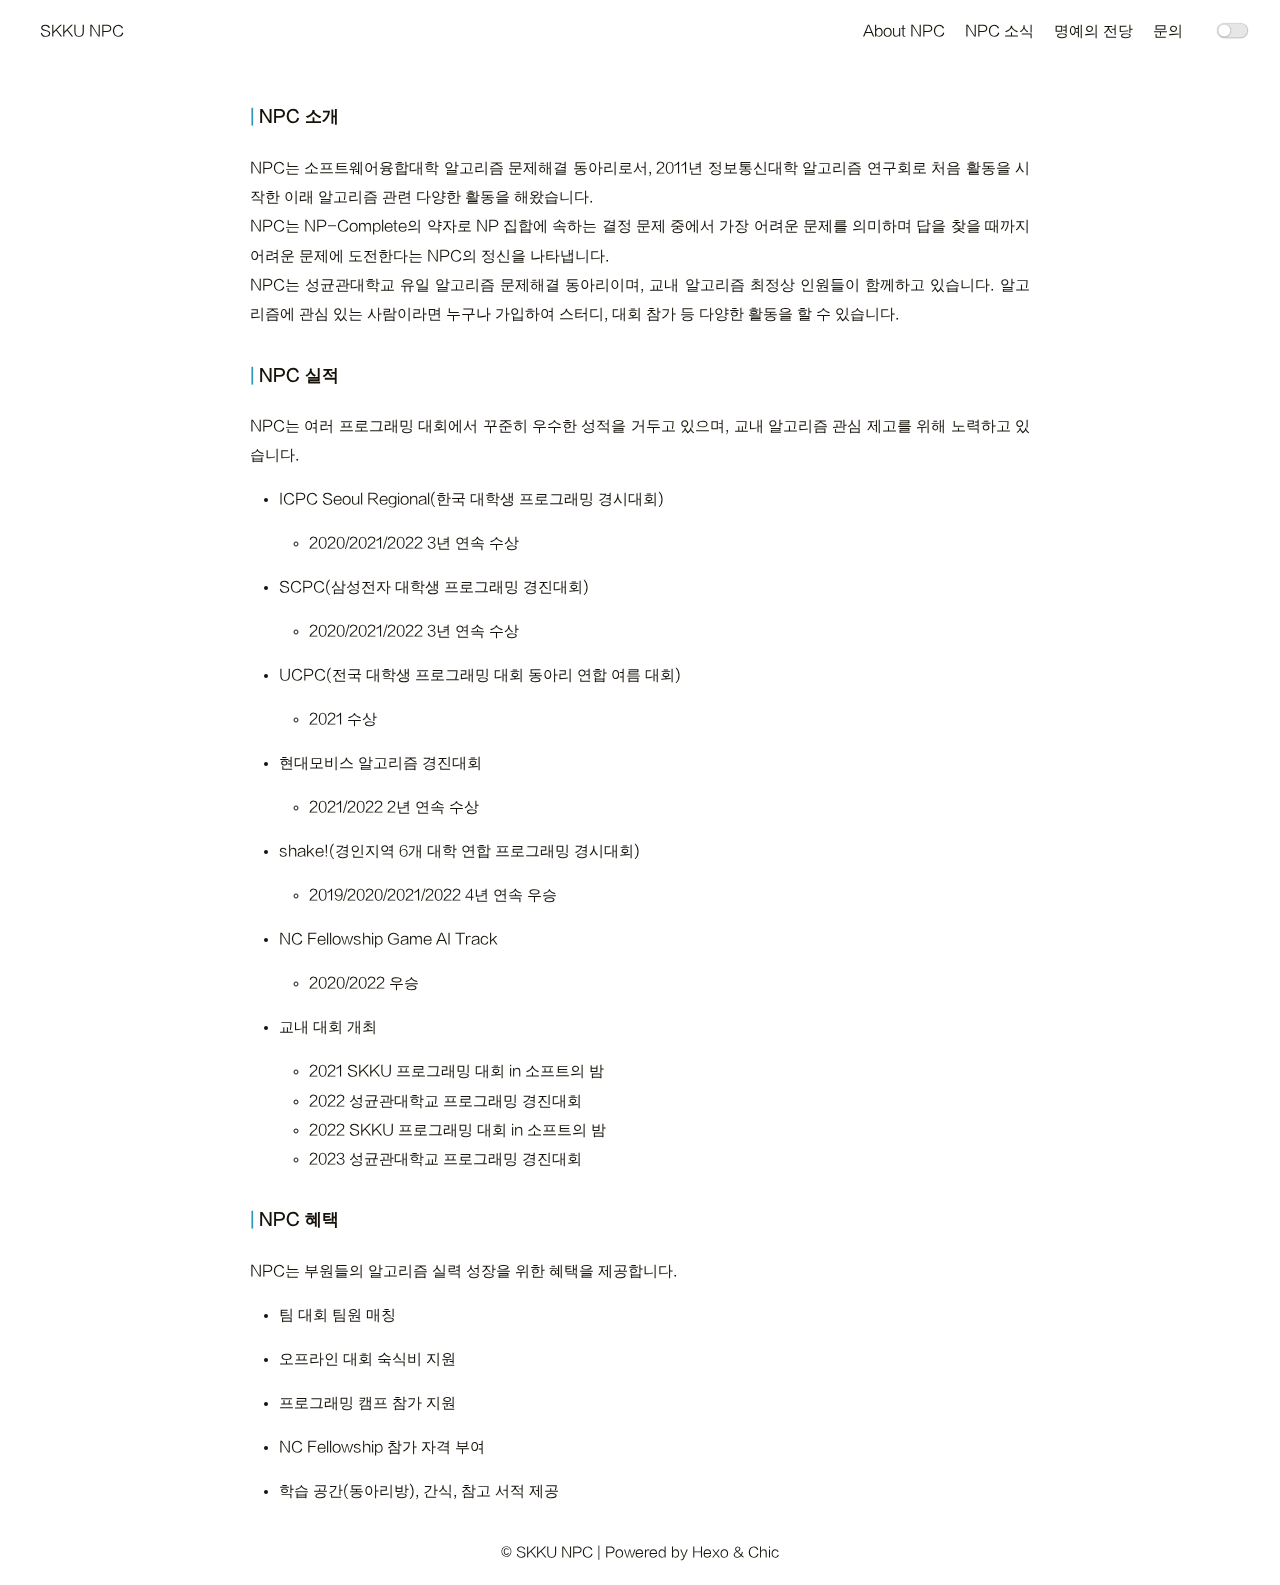
==== commit 8fd065f9: "Site updated: 2023-03-27 00:15:19" ====
--- a/about/index.html
+++ b/about/index.html
@@ -131,7 +131,7 @@
         
         <section class="post-content">
             <h3 id="NPC-소개"><a href="#NPC-소개" class="headerlink" title="NPC 소개"></a>NPC 소개</h3><p>NPC는 소프트웨어융합대학 알고리즘 문제해결 동아리로서, 2011년 정보통신대학 알고리즘 연구회로 처음 활동을 시작한 이래 알고리즘 관련 다양한 활동을 해왔습니다.<br>NPC는 NP-Complete의 약자로 NP 집합에 속하는 결정 문제 중에서 가장 어려운 문제를 의미하며 답을 찾을 때까지 어려운 문제에 도전한다는 NPC의 정신을 나타냅니다.<br>NPC는 성균관대학교 유일 알고리즘 문제해결 동아리이며, 교내 알고리즘 최정상 인원들이 함께하고 있습니다. 알고리즘에 관심 있는 사람이라면 누구나 가입하여 스터디, 대회 참가 등 다양한 활동을 할 수 있습니다.</p>
-<h3 id="NPC-실적"><a href="#NPC-실적" class="headerlink" title="NPC 실적"></a>NPC 실적</h3><p>NPC는 여러 프로그래밍 대회에서 꾸준히 우수한 성적을 거두고 있고 교내 알고리즘 관심 제고를 위해 노력하고 있습니다.</p>
+<h3 id="NPC-실적"><a href="#NPC-실적" class="headerlink" title="NPC 실적"></a>NPC 실적</h3><p>NPC는 여러 프로그래밍 대회에서 꾸준히 우수한 성적을 거두고 있으며, 교내 알고리즘 관심 제고를 위해 노력하고 있습니다.</p>
 <ul>
 <li><p>ICPC Seoul Regional(한국 대학생 프로그래밍 경시대회)</p>
 <ul>
@@ -172,7 +172,7 @@
 </ul>
 </li>
 </ul>
-<h3 id="NPC-혜택"><a href="#NPC-혜택" class="headerlink" title="NPC 혜택"></a>NPC 혜택</h3><p>NPC는 부원들의 알고리즘 실력 성장을 위해 최선을 다하고 있습니다.</p>
+<h3 id="NPC-혜택"><a href="#NPC-혜택" class="headerlink" title="NPC 혜택"></a>NPC 혜택</h3><p>NPC는 부원들의 알고리즘 실력 성장을 위한 혜택을 제공합니다.</p>
 <ul>
 <li><p>팀 대회 팀원 매칭</p>
 </li>
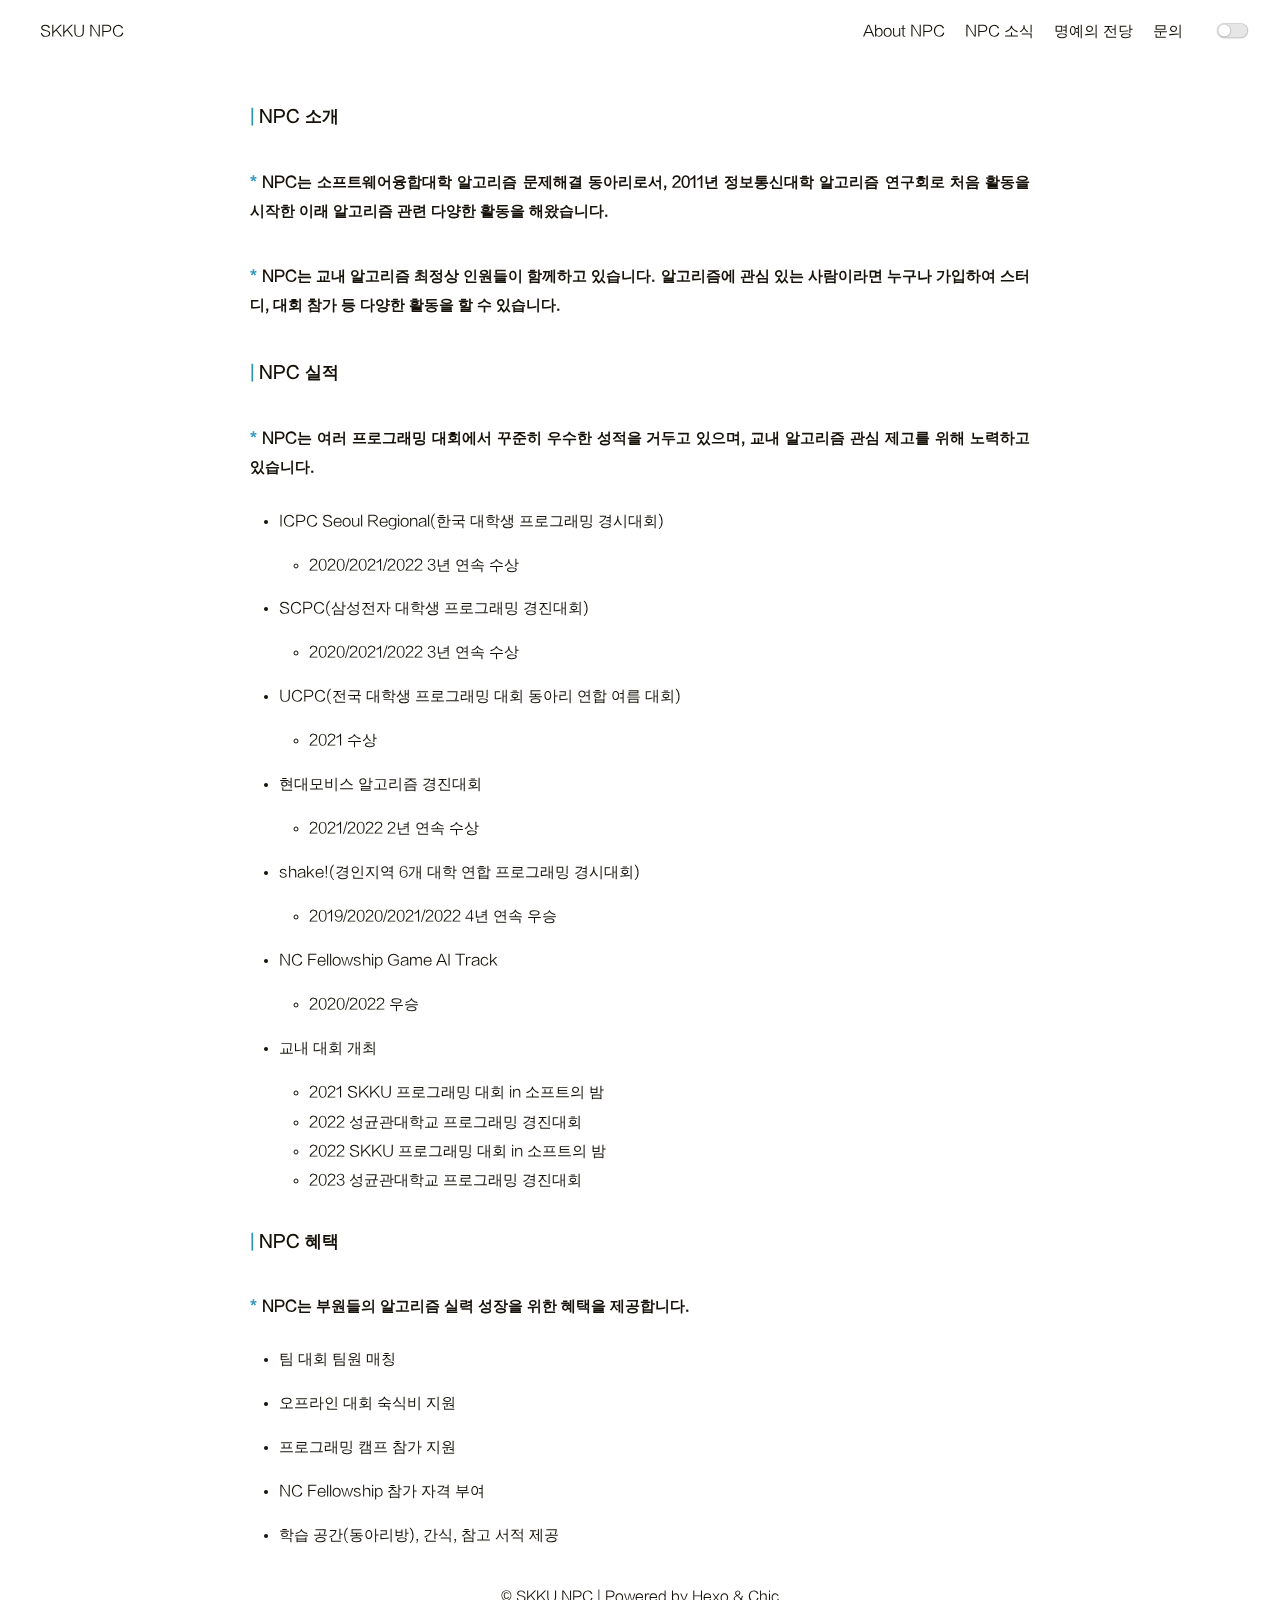
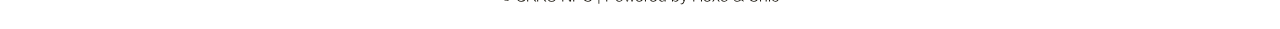
==== commit f1f31009: "Site updated: 2023-03-27 00:55:00" ====
--- a/about/index.html
+++ b/about/index.html
@@ -130,9 +130,7 @@
         <h2 class="post-title"></h2>
         
         <section class="post-content">
-            <h3 id="NPC-소개"><a href="#NPC-소개" class="headerlink" title="NPC 소개"></a>NPC 소개</h3><p>NPC는 소프트웨어융합대학 알고리즘 문제해결 동아리로서, 2011년 정보통신대학 알고리즘 연구회로 처음 활동을 시작한 이래 알고리즘 관련 다양한 활동을 해왔습니다.<br>NPC는 NP-Complete의 약자로 NP 집합에 속하는 결정 문제 중에서 가장 어려운 문제를 의미하며 답을 찾을 때까지 어려운 문제에 도전한다는 NPC의 정신을 나타냅니다.<br>NPC는 성균관대학교 유일 알고리즘 문제해결 동아리이며, 교내 알고리즘 최정상 인원들이 함께하고 있습니다. 알고리즘에 관심 있는 사람이라면 누구나 가입하여 스터디, 대회 참가 등 다양한 활동을 할 수 있습니다.</p>
-<h3 id="NPC-실적"><a href="#NPC-실적" class="headerlink" title="NPC 실적"></a>NPC 실적</h3><p>NPC는 여러 프로그래밍 대회에서 꾸준히 우수한 성적을 거두고 있으며, 교내 알고리즘 관심 제고를 위해 노력하고 있습니다.</p>
-<ul>
+            <h3 id="NPC-소개"><a href="#NPC-소개" class="headerlink" title="NPC 소개"></a>NPC 소개</h3><h4 id="NPC는-소프트웨어융합대학-알고리즘-문제해결-동아리로서-2011년-정보통신대학-알고리즘-연구회로-처음-활동을-시작한-이래-알고리즘-관련-다양한-활동을-해왔습니다"><a href="#NPC는-소프트웨어융합대학-알고리즘-문제해결-동아리로서-2011년-정보통신대학-알고리즘-연구회로-처음-활동을-시작한-이래-알고리즘-관련-다양한-활동을-해왔습니다" class="headerlink" title="NPC는 소프트웨어융합대학 알고리즘 문제해결 동아리로서, 2011년 정보통신대학 알고리즘 연구회로 처음 활동을 시작한 이래 알고리즘 관련 다양한 활동을 해왔습니다."></a>NPC는 소프트웨어융합대학 알고리즘 문제해결 동아리로서, 2011년 정보통신대학 알고리즘 연구회로 처음 활동을 시작한 이래 알고리즘 관련 다양한 활동을 해왔습니다.</h4><h4 id="NPC는-교내-알고리즘-최정상-인원들이-함께하고-있습니다-알고리즘에-관심-있는-사람이라면-누구나-가입하여-스터디-대회-참가-등-다양한-활동을-할-수-있습니다"><a href="#NPC는-교내-알고리즘-최정상-인원들이-함께하고-있습니다-알고리즘에-관심-있는-사람이라면-누구나-가입하여-스터디-대회-참가-등-다양한-활동을-할-수-있습니다" class="headerlink" title="NPC는 교내 알고리즘 최정상 인원들이 함께하고 있습니다. 알고리즘에 관심 있는 사람이라면 누구나 가입하여 스터디, 대회 참가 등 다양한 활동을 할 수 있습니다."></a>NPC는 교내 알고리즘 최정상 인원들이 함께하고 있습니다. 알고리즘에 관심 있는 사람이라면 누구나 가입하여 스터디, 대회 참가 등 다양한 활동을 할 수 있습니다.</h4><h3 id="NPC-실적"><a href="#NPC-실적" class="headerlink" title="NPC 실적"></a>NPC 실적</h3><h4 id="NPC는-여러-프로그래밍-대회에서-꾸준히-우수한-성적을-거두고-있으며-교내-알고리즘-관심-제고를-위해-노력하고-있습니다"><a href="#NPC는-여러-프로그래밍-대회에서-꾸준히-우수한-성적을-거두고-있으며-교내-알고리즘-관심-제고를-위해-노력하고-있습니다" class="headerlink" title="NPC는 여러 프로그래밍 대회에서 꾸준히 우수한 성적을 거두고 있으며, 교내 알고리즘 관심 제고를 위해 노력하고 있습니다."></a>NPC는 여러 프로그래밍 대회에서 꾸준히 우수한 성적을 거두고 있으며, 교내 알고리즘 관심 제고를 위해 노력하고 있습니다.</h4><ul>
 <li><p>ICPC Seoul Regional(한국 대학생 프로그래밍 경시대회)</p>
 <ul>
 <li>2020&#x2F;2021&#x2F;2022 3년 연속 수상</li>
@@ -172,8 +170,7 @@
 </ul>
 </li>
 </ul>
-<h3 id="NPC-혜택"><a href="#NPC-혜택" class="headerlink" title="NPC 혜택"></a>NPC 혜택</h3><p>NPC는 부원들의 알고리즘 실력 성장을 위한 혜택을 제공합니다.</p>
-<ul>
+<h3 id="NPC-혜택"><a href="#NPC-혜택" class="headerlink" title="NPC 혜택"></a>NPC 혜택</h3><h4 id="NPC는-부원들의-알고리즘-실력-성장을-위한-혜택을-제공합니다"><a href="#NPC는-부원들의-알고리즘-실력-성장을-위한-혜택을-제공합니다" class="headerlink" title="NPC는 부원들의 알고리즘 실력 성장을 위한 혜택을 제공합니다."></a>NPC는 부원들의 알고리즘 실력 성장을 위한 혜택을 제공합니다.</h4><ul>
 <li><p>팀 대회 팀원 매칭</p>
 </li>
 <li><p>오프라인 대회 숙식비 지원</p>
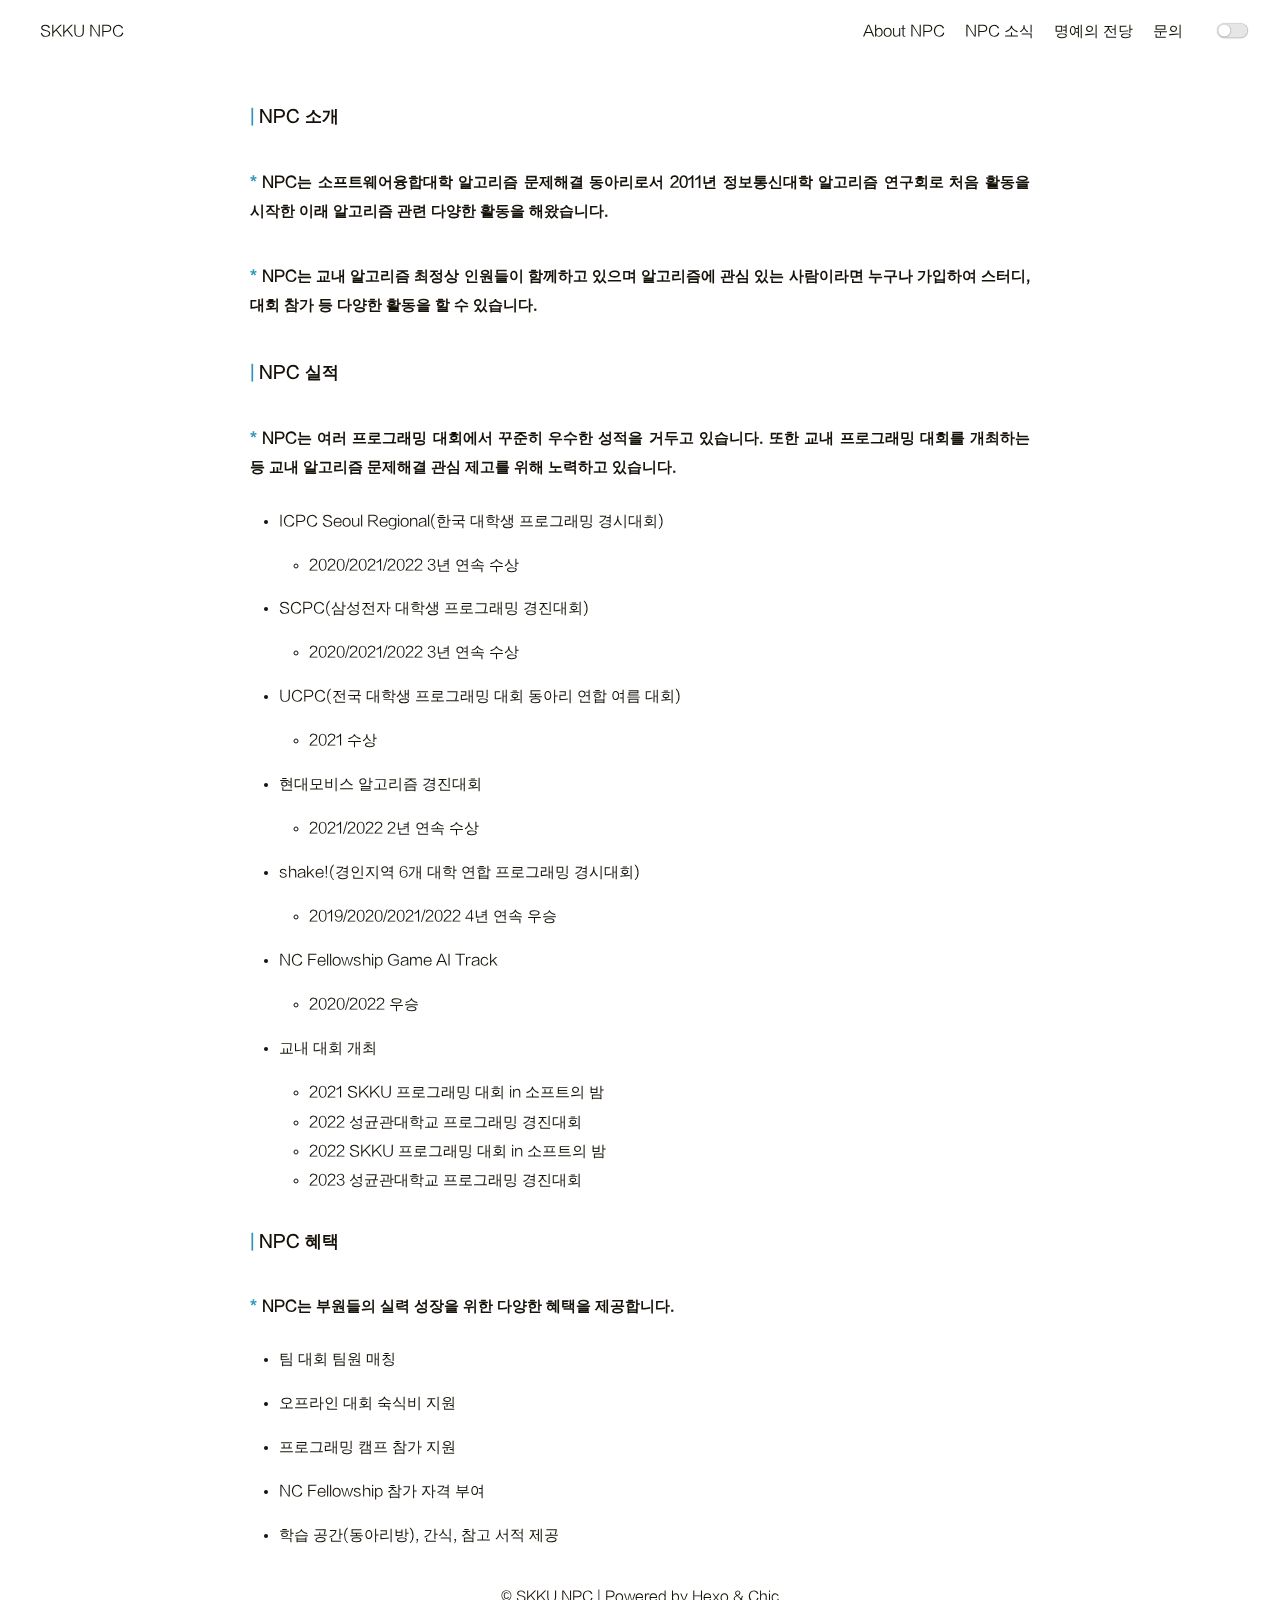
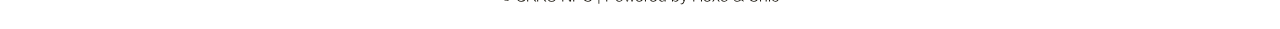
==== commit 537b1137: "Site updated: 2023-04-01 13:02:48" ====
--- a/about/index.html
+++ b/about/index.html
@@ -130,7 +130,7 @@
         <h2 class="post-title"></h2>
         
         <section class="post-content">
-            <h3 id="NPC-소개"><a href="#NPC-소개" class="headerlink" title="NPC 소개"></a>NPC 소개</h3><h4 id="NPC는-소프트웨어융합대학-알고리즘-문제해결-동아리로서-2011년-정보통신대학-알고리즘-연구회로-처음-활동을-시작한-이래-알고리즘-관련-다양한-활동을-해왔습니다"><a href="#NPC는-소프트웨어융합대학-알고리즘-문제해결-동아리로서-2011년-정보통신대학-알고리즘-연구회로-처음-활동을-시작한-이래-알고리즘-관련-다양한-활동을-해왔습니다" class="headerlink" title="NPC는 소프트웨어융합대학 알고리즘 문제해결 동아리로서, 2011년 정보통신대학 알고리즘 연구회로 처음 활동을 시작한 이래 알고리즘 관련 다양한 활동을 해왔습니다."></a>NPC는 소프트웨어융합대학 알고리즘 문제해결 동아리로서, 2011년 정보통신대학 알고리즘 연구회로 처음 활동을 시작한 이래 알고리즘 관련 다양한 활동을 해왔습니다.</h4><h4 id="NPC는-교내-알고리즘-최정상-인원들이-함께하고-있습니다-알고리즘에-관심-있는-사람이라면-누구나-가입하여-스터디-대회-참가-등-다양한-활동을-할-수-있습니다"><a href="#NPC는-교내-알고리즘-최정상-인원들이-함께하고-있습니다-알고리즘에-관심-있는-사람이라면-누구나-가입하여-스터디-대회-참가-등-다양한-활동을-할-수-있습니다" class="headerlink" title="NPC는 교내 알고리즘 최정상 인원들이 함께하고 있습니다. 알고리즘에 관심 있는 사람이라면 누구나 가입하여 스터디, 대회 참가 등 다양한 활동을 할 수 있습니다."></a>NPC는 교내 알고리즘 최정상 인원들이 함께하고 있습니다. 알고리즘에 관심 있는 사람이라면 누구나 가입하여 스터디, 대회 참가 등 다양한 활동을 할 수 있습니다.</h4><h3 id="NPC-실적"><a href="#NPC-실적" class="headerlink" title="NPC 실적"></a>NPC 실적</h3><h4 id="NPC는-여러-프로그래밍-대회에서-꾸준히-우수한-성적을-거두고-있으며-교내-알고리즘-관심-제고를-위해-노력하고-있습니다"><a href="#NPC는-여러-프로그래밍-대회에서-꾸준히-우수한-성적을-거두고-있으며-교내-알고리즘-관심-제고를-위해-노력하고-있습니다" class="headerlink" title="NPC는 여러 프로그래밍 대회에서 꾸준히 우수한 성적을 거두고 있으며, 교내 알고리즘 관심 제고를 위해 노력하고 있습니다."></a>NPC는 여러 프로그래밍 대회에서 꾸준히 우수한 성적을 거두고 있으며, 교내 알고리즘 관심 제고를 위해 노력하고 있습니다.</h4><ul>
+            <h3 id="NPC-소개"><a href="#NPC-소개" class="headerlink" title="NPC 소개"></a>NPC 소개</h3><h4 id="NPC는-소프트웨어융합대학-알고리즘-문제해결-동아리로서-2011년-정보통신대학-알고리즘-연구회로-처음-활동을-시작한-이래-알고리즘-관련-다양한-활동을-해왔습니다"><a href="#NPC는-소프트웨어융합대학-알고리즘-문제해결-동아리로서-2011년-정보통신대학-알고리즘-연구회로-처음-활동을-시작한-이래-알고리즘-관련-다양한-활동을-해왔습니다" class="headerlink" title="NPC는 소프트웨어융합대학 알고리즘 문제해결 동아리로서 2011년 정보통신대학 알고리즘 연구회로 처음 활동을 시작한 이래 알고리즘 관련 다양한 활동을 해왔습니다."></a>NPC는 소프트웨어융합대학 알고리즘 문제해결 동아리로서 2011년 정보통신대학 알고리즘 연구회로 처음 활동을 시작한 이래 알고리즘 관련 다양한 활동을 해왔습니다.</h4><h4 id="NPC는-교내-알고리즘-최정상-인원들이-함께하고-있으며-알고리즘에-관심-있는-사람이라면-누구나-가입하여-스터디-대회-참가-등-다양한-활동을-할-수-있습니다"><a href="#NPC는-교내-알고리즘-최정상-인원들이-함께하고-있으며-알고리즘에-관심-있는-사람이라면-누구나-가입하여-스터디-대회-참가-등-다양한-활동을-할-수-있습니다" class="headerlink" title="NPC는 교내 알고리즘 최정상 인원들이 함께하고 있으며 알고리즘에 관심 있는 사람이라면 누구나 가입하여 스터디, 대회 참가 등 다양한 활동을 할 수 있습니다."></a>NPC는 교내 알고리즘 최정상 인원들이 함께하고 있으며 알고리즘에 관심 있는 사람이라면 누구나 가입하여 스터디, 대회 참가 등 다양한 활동을 할 수 있습니다.</h4><h3 id="NPC-실적"><a href="#NPC-실적" class="headerlink" title="NPC 실적"></a>NPC 실적</h3><h4 id="NPC는-여러-프로그래밍-대회에서-꾸준히-우수한-성적을-거두고-있습니다-또한-교내-프로그래밍-대회를-개최하는-등-교내-알고리즘-문제해결-관심-제고를-위해-노력하고-있습니다"><a href="#NPC는-여러-프로그래밍-대회에서-꾸준히-우수한-성적을-거두고-있습니다-또한-교내-프로그래밍-대회를-개최하는-등-교내-알고리즘-문제해결-관심-제고를-위해-노력하고-있습니다" class="headerlink" title="NPC는 여러 프로그래밍 대회에서 꾸준히 우수한 성적을 거두고 있습니다. 또한 교내 프로그래밍 대회를 개최하는 등 교내 알고리즘 문제해결 관심 제고를 위해 노력하고 있습니다."></a>NPC는 여러 프로그래밍 대회에서 꾸준히 우수한 성적을 거두고 있습니다. 또한 교내 프로그래밍 대회를 개최하는 등 교내 알고리즘 문제해결 관심 제고를 위해 노력하고 있습니다.</h4><ul>
 <li><p>ICPC Seoul Regional(한국 대학생 프로그래밍 경시대회)</p>
 <ul>
 <li>2020&#x2F;2021&#x2F;2022 3년 연속 수상</li>
@@ -170,7 +170,7 @@
 </ul>
 </li>
 </ul>
-<h3 id="NPC-혜택"><a href="#NPC-혜택" class="headerlink" title="NPC 혜택"></a>NPC 혜택</h3><h4 id="NPC는-부원들의-알고리즘-실력-성장을-위한-혜택을-제공합니다"><a href="#NPC는-부원들의-알고리즘-실력-성장을-위한-혜택을-제공합니다" class="headerlink" title="NPC는 부원들의 알고리즘 실력 성장을 위한 혜택을 제공합니다."></a>NPC는 부원들의 알고리즘 실력 성장을 위한 혜택을 제공합니다.</h4><ul>
+<h3 id="NPC-혜택"><a href="#NPC-혜택" class="headerlink" title="NPC 혜택"></a>NPC 혜택</h3><h4 id="NPC는-부원들의-실력-성장을-위한-다양한-혜택을-제공합니다"><a href="#NPC는-부원들의-실력-성장을-위한-다양한-혜택을-제공합니다" class="headerlink" title="NPC는 부원들의 실력 성장을 위한 다양한 혜택을 제공합니다."></a>NPC는 부원들의 실력 성장을 위한 다양한 혜택을 제공합니다.</h4><ul>
 <li><p>팀 대회 팀원 매칭</p>
 </li>
 <li><p>오프라인 대회 숙식비 지원</p>
